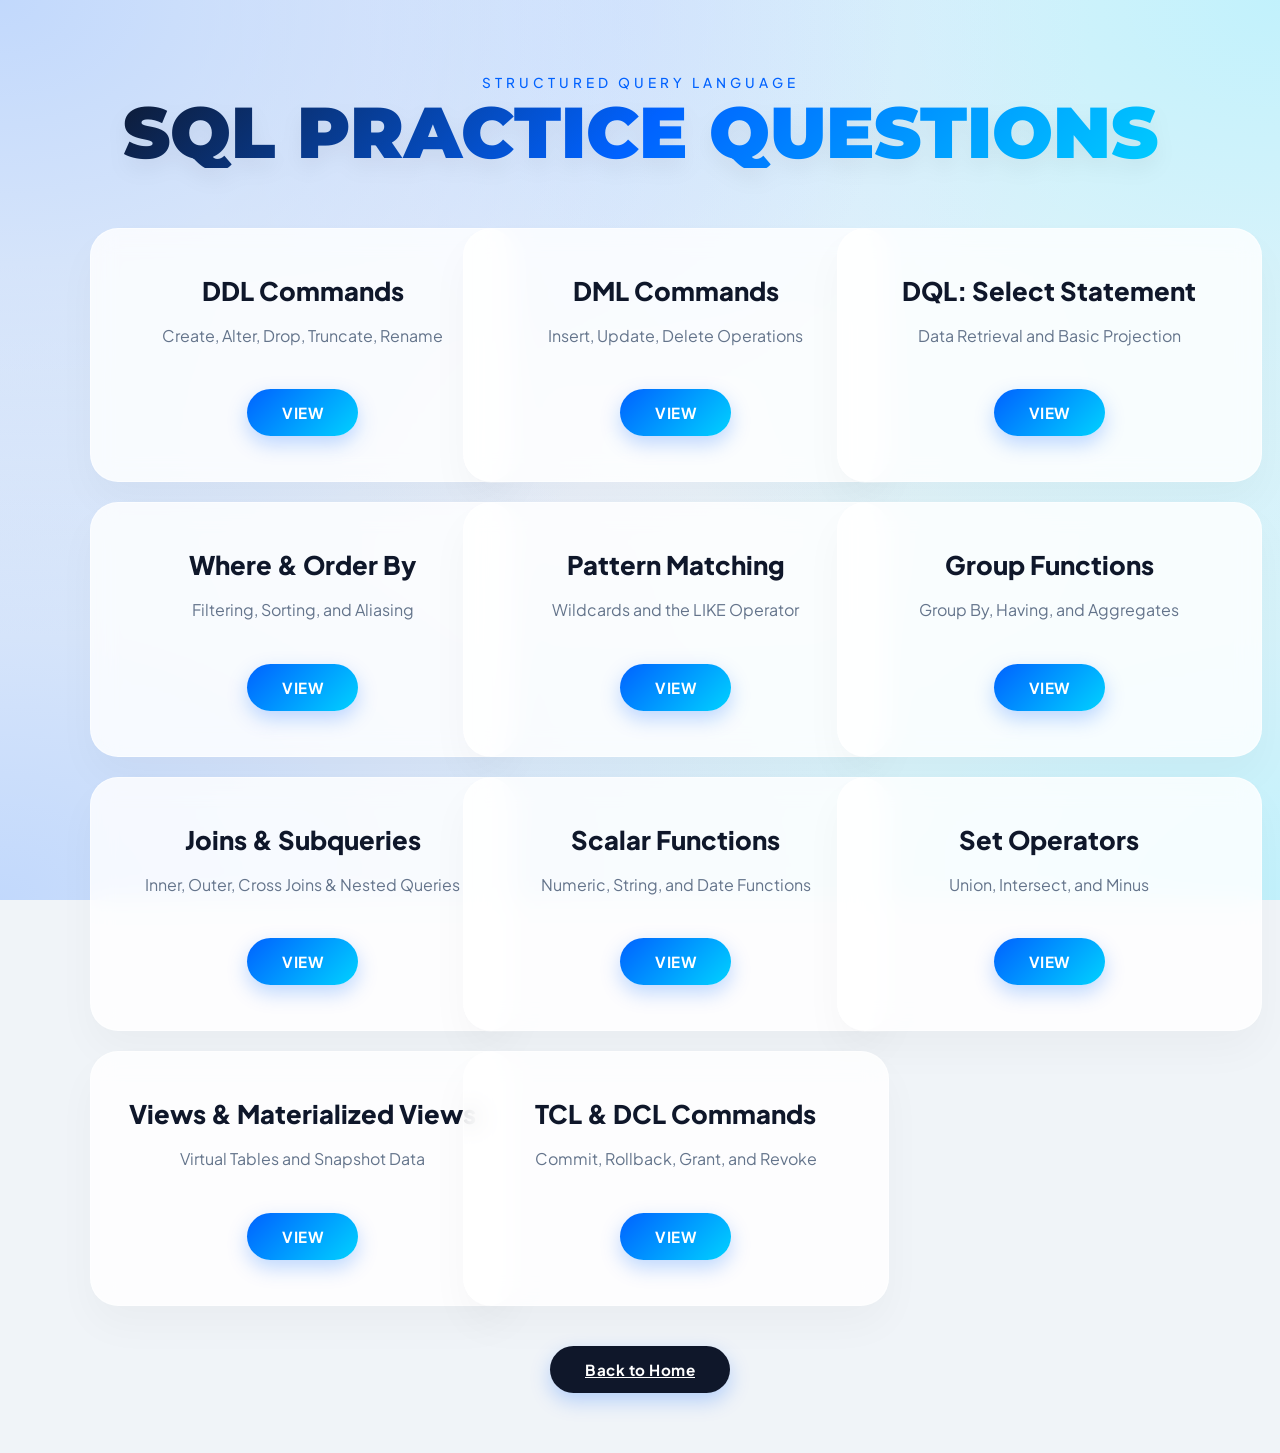
==== indexS.html @ d2d39c1b "Add files via upload" ====
<!doctype html>
<html lang="en">
  <head>
    <meta charset="UTF-8" />
    <title>SQL Modules | DBMS Practice</title>
    <link rel="stylesheet" href="style.css" />
    <style>
      /* Ensuring a clean grid for many options */
      .topic-grid {
        display: grid;
        grid-template-columns: repeat(auto-fill, minmax(300px, 1fr));
        gap: 20px;
      }
    </style>
  </head>
  <body>
    <div class="container">
      <header>
        <p>STRUCTURED QUERY LANGUAGE</p>
        <h1>SQL PRACTICE QUESTIONS</h1>
      </header>

      <div class="topic-grid">
        <a href="DDL.html" class="topic-card">
          <h3>DDL Commands</h3>
          <p>Create, Alter, Drop, Truncate, Rename</p>
          <span class="status-btn">VIEW</span>
        </a>

        <a href="DML.html" class="topic-card">
          <h3>DML Commands</h3>
          <p>Insert, Update, Delete Operations</p>
          <span class="status-btn">VIEW</span>
        </a>

        <a href="DQL.html" class="topic-card">
          <h3>DQL: Select Statement</h3>
          <p>Data Retrieval and Basic Projection</p>
          <span class="status-btn">VIEW</span>
        </a>

        <a href="WHERE.html" class="topic-card">
          <h3>Where & Order By</h3>
          <p>Filtering, Sorting, and Aliasing</p>
          <span class="status-btn">VIEW</span>
        </a>

        <a href="LIKE.html" class="topic-card">
          <h3>Pattern Matching</h3>
          <p>Wildcards and the LIKE Operator</p>
          <span class="status-btn">VIEW</span>
        </a>

        <a href="GROUP.html" class="topic-card">
          <h3>Group Functions</h3>
          <p>Group By, Having, and Aggregates</p>
          <span class="status-btn">VIEW</span>
        </a>

        <a href="JOINS.html" class="topic-card">
          <h3>Joins & Subqueries</h3>
          <p>Inner, Outer, Cross Joins & Nested Queries</p>
          <span class="status-btn">VIEW</span>
        </a>

        <a href="SCALAR.html" class="topic-card">
          <h3>Scalar Functions</h3>
          <p>Numeric, String, and Date Functions</p>
          <span class="status-btn">VIEW</span>
        </a>

        <a href="SETS.html" class="topic-card">
          <h3>Set Operators</h3>
          <p>Union, Intersect, and Minus</p>
          <span class="status-btn">VIEW</span>
        </a>

        <a href="VIEWS.html" class="topic-card">
          <h3>Views & Materialized Views</h3>
          <p>Virtual Tables and Snapshot Data</p>
          <span class="status-btn">VIEW</span>
        </a>

        <a href="TCL_DCL.html" class="topic-card">
          <h3>TCL & DCL Commands</h3>
          <p>Commit, Rollback, Grant, and Revoke</p>
          <span class="status-btn">VIEW</span>
        </a>
      </div>

      <center>
        <a
          href="index.html"
          class="status-btn"
          style="background: #0f172a; margin-top: 40px"
          >Back to Home</a
        >
      </center>
    </div>
  </body>
</html>
---- style.css ----
/* style.css - Enhanced Professional Theme */
@import url('https://fonts.googleapis.com/css2?family=Montserrat:wght@800;900&family=Plus+Jakarta+Sans:wght@400;600;700&display=swap');

:root {
    --primary: #0062ff;
    --accent: #00d2ff;
    --glass-white: rgba(255, 255, 255, 0.82);
    --text-dark: #0f172a;
    --text-muted: #64748b;
}

body {
    margin: 0;
    font-family: 'Plus Jakarta Sans', sans-serif;
    min-height: 100vh;
    color: var(--text-dark);
    /* High-End Mesh Gradient Background */
    background-color: #f0f4f8;
    background-image: 
        radial-gradient(at 0% 0%, hsla(217,100%,82%,0.6) 0, transparent 50%), 
        radial-gradient(at 50% 0%, hsla(222,100%,92%,0.6) 0, transparent 50%), 
        radial-gradient(at 100% 0%, hsla(190,100%,82%,0.6) 0, transparent 50%),
        radial-gradient(at 0% 100%, hsla(217,100%,82%,0.6) 0, transparent 50%),
        radial-gradient(at 100% 100%, hsla(190,100%,82%,0.6) 0, transparent 50%);
    background-attachment: fixed;
}

.container {
    max-width: 1100px;
    margin: 0 auto;
    padding: 60px 20px;
}

header {
    text-align: center;
    margin-bottom: 60px;
}

header p {
    color: var(--primary);
    font-weight: 500;
    letter-spacing: 4px;
    text-transform: uppercase;
    font-size: 0.85rem;
    margin-bottom: 5px;
}

header h1 {
    /* NEW FONT: Montserrat */
    font-family: 'Montserrat', sans-serif;
    font-size: 4.5rem;
    font-weight: 900;
    margin: 0;
    line-height: 1;
    
    /* NEW COLOR: Tri-Color Gradient (Deep Blue to Royal to Cyan) */
    background: linear-gradient(135deg, #0f172a 0%, #0062ff 50%, #00d2ff 100%);
    -webkit-background-clip: text;
    -webkit-text-fill-color: transparent;
    
    /* Suble Shadow for Depth */
    filter: drop-shadow(0 10px 10px rgba(0,0,0,0.05));
    text-transform: uppercase;
}

/* Glassmorphism Student Info Section */
.student-info {
    background: var(--glass-white);
    backdrop-filter: blur(16px);
    -webkit-backdrop-filter: blur(16px);
    padding: 30px;
    border-radius: 24px;
    box-shadow: 0 10px 40px rgba(0,0,0,0.04);
    margin-bottom: 50px;
    display: grid;
    grid-template-columns: repeat(auto-fit, minmax(220px, 1fr));
    gap: 20px;
    border: 1px solid rgba(255, 255, 255, 0.7);
}

.info-box h4 {
    margin: 0;
    color: var(--text-muted);
    font-size: 0.7rem;
    text-transform: uppercase;
    letter-spacing: 1.5px;
}

.info-box p {
    margin: 8px 0 0;
    font-weight: 700;
    font-size: 1.2rem;
    color: #1e293b;
}

/* Topic Cards */
.topic-grid {
    display: flex;
    justify-content: center;
    gap: 30px;
}

.topic-card {
    background: var(--glass-white);
    backdrop-filter: blur(12px);
    width: 100%;
    max-width: 480px;
    padding: 45px 35px;
    border-radius: 28px;
    border: 1px solid rgba(255, 255, 255, 0.5);
    text-decoration: none;
    transition: all 0.4s cubic-bezier(0.175, 0.885, 0.32, 1.275);
    box-shadow: 0 20px 40px rgba(0,0,0,0.03);
    text-align: center;
}

.topic-card:hover {
    transform: translateY(-12px) scale(1.02);
    background: #ffffff;
    border-color: var(--primary);
    box-shadow: 0 30px 60px rgba(0, 98, 255, 0.12);
}

.topic-card h3 {
    margin: 0 0 15px 0;
    color: #0f172a;
    font-size: 1.6rem;
    font-weight: 800;
}

.topic-card p {
    color: var(--text-muted);
    font-size: 1rem;
    line-height: 1.6;
}

.status-btn {
    display: inline-block;
    margin-top: 25px;
    background: linear-gradient(135deg, var(--primary), var(--accent));
    color: white;
    padding: 14px 35px;
    border-radius: 50px;
    font-weight: 700;
    font-size: 0.95rem;
    letter-spacing: 0.5px;
    transition: 0.3s;
    box-shadow: 0 8px 20px rgba(0, 98, 255, 0.25);
}

.topic-card:hover .status-btn {
    box-shadow: 0 12px 30px rgba(0, 98, 255, 0.4);
}

/* Responsive Fix */
@media (max-width: 800px) {
    .topic-grid { flex-direction: column; align-items: center; }
    header h1 { font-size: 2.8rem; }
}
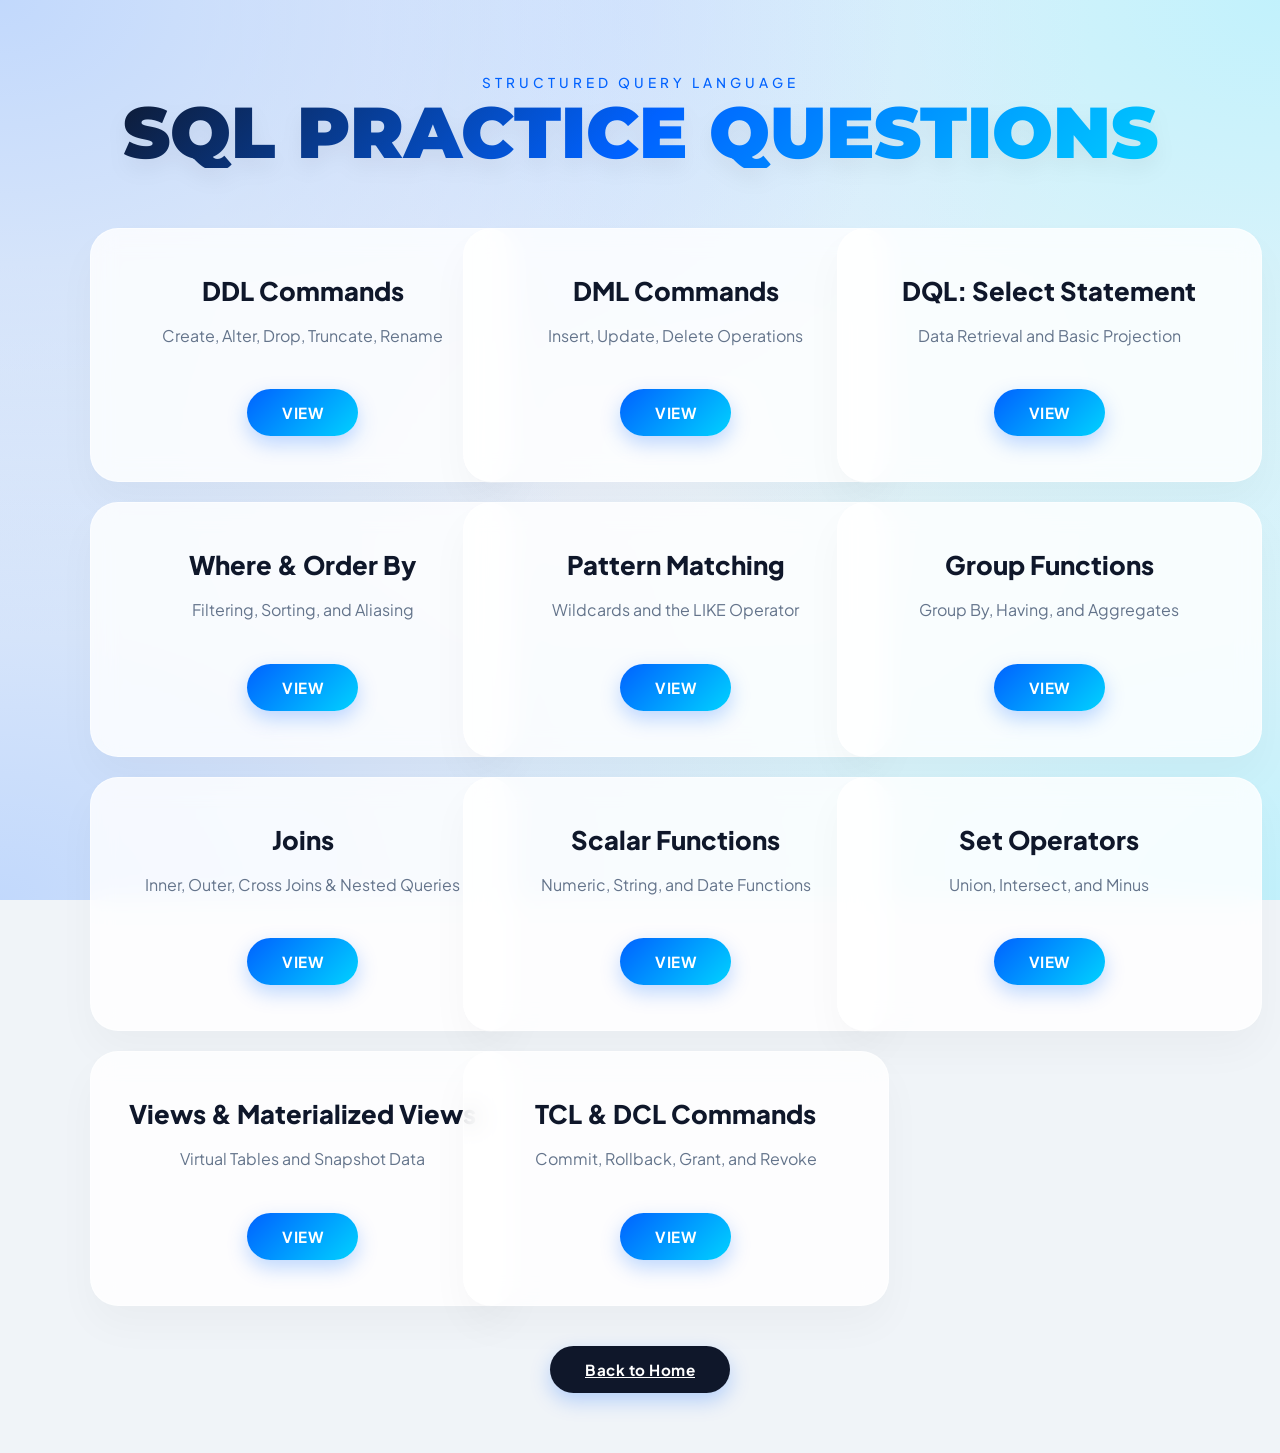
==== commit 42a4da32: "Update indexS.html" ====
--- a/indexS.html
+++ b/indexS.html
@@ -58,7 +58,7 @@
         </a>
 
         <a href="JOINS.html" class="topic-card">
-          <h3>Joins & Subqueries</h3>
+          <h3>Joins </h3>
           <p>Inner, Outer, Cross Joins & Nested Queries</p>
           <span class="status-btn">VIEW</span>
         </a>
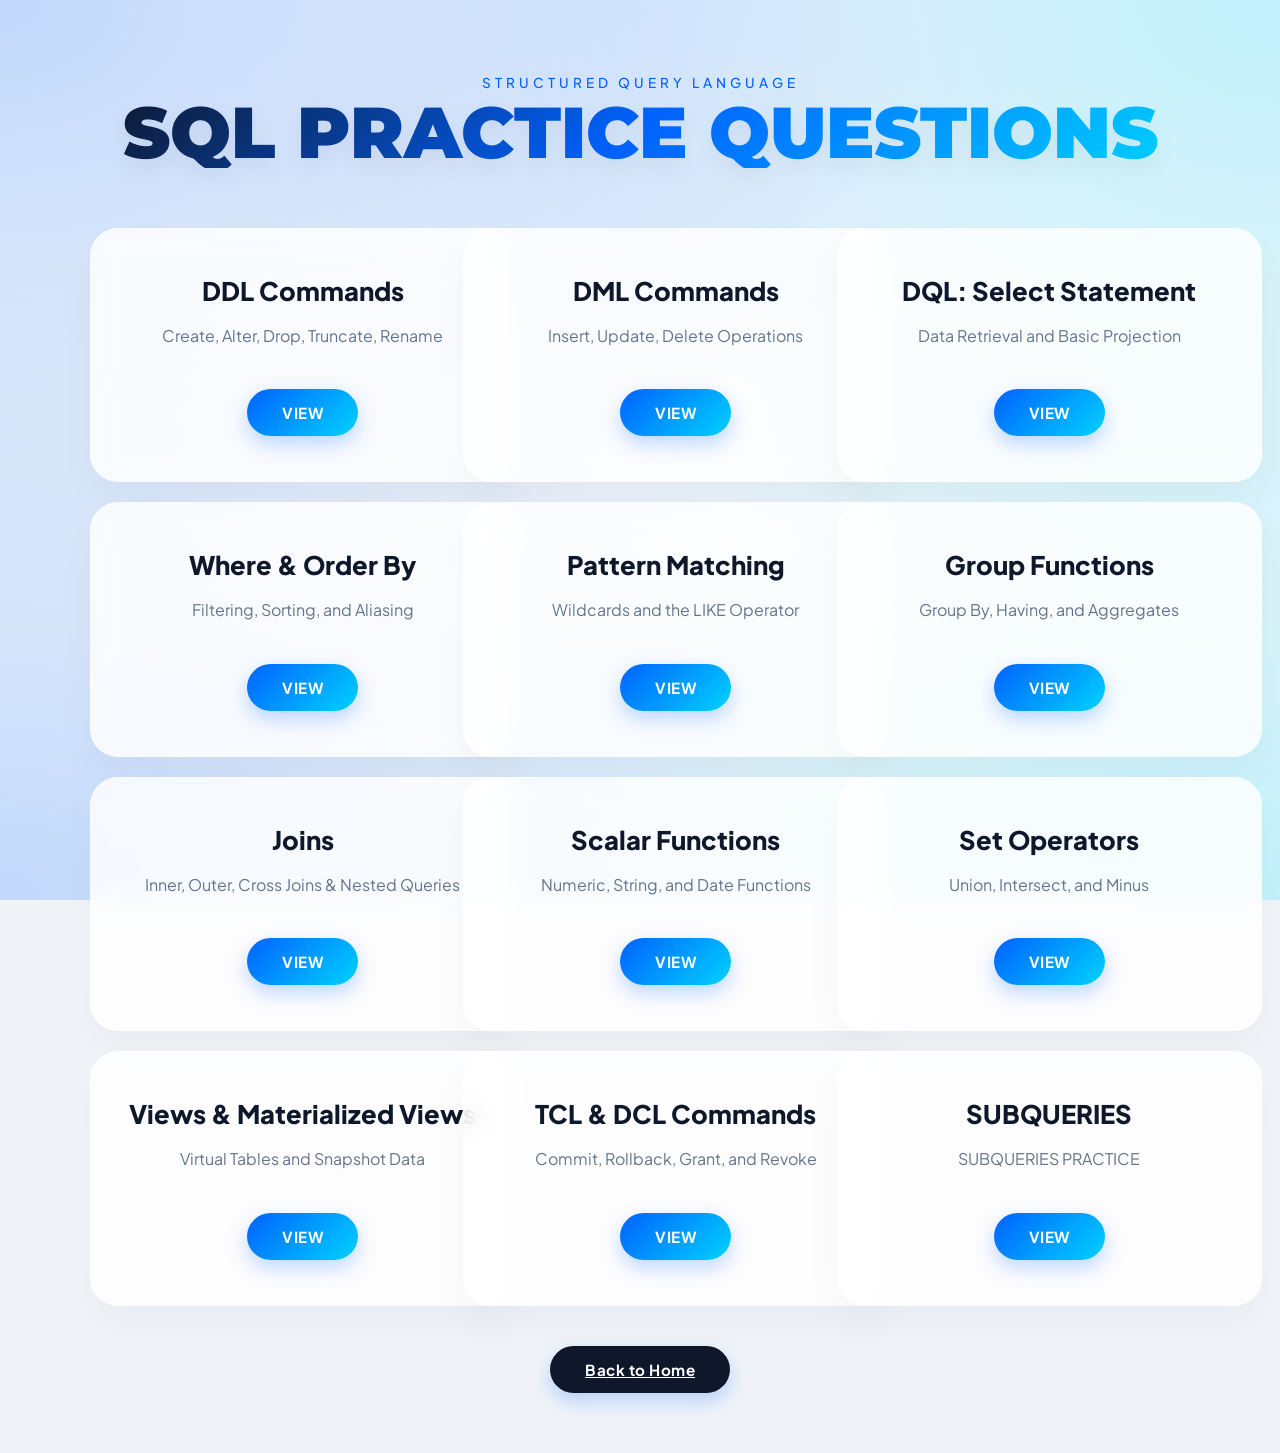
==== commit b857110e: "Update indexS.html" ====
--- a/indexS.html
+++ b/indexS.html
@@ -86,6 +86,12 @@
           <p>Commit, Rollback, Grant, and Revoke</p>
           <span class="status-btn">VIEW</span>
         </a>
+
+        <a href="SUBQUERY.html" class="topic-card">
+          <h3>SUBQUERIES</h3>
+          <p>SUBQUERIES PRACTICE </p>
+          <span class="status-btn">VIEW</span>
+        </a>
       </div>
 
       <center>
